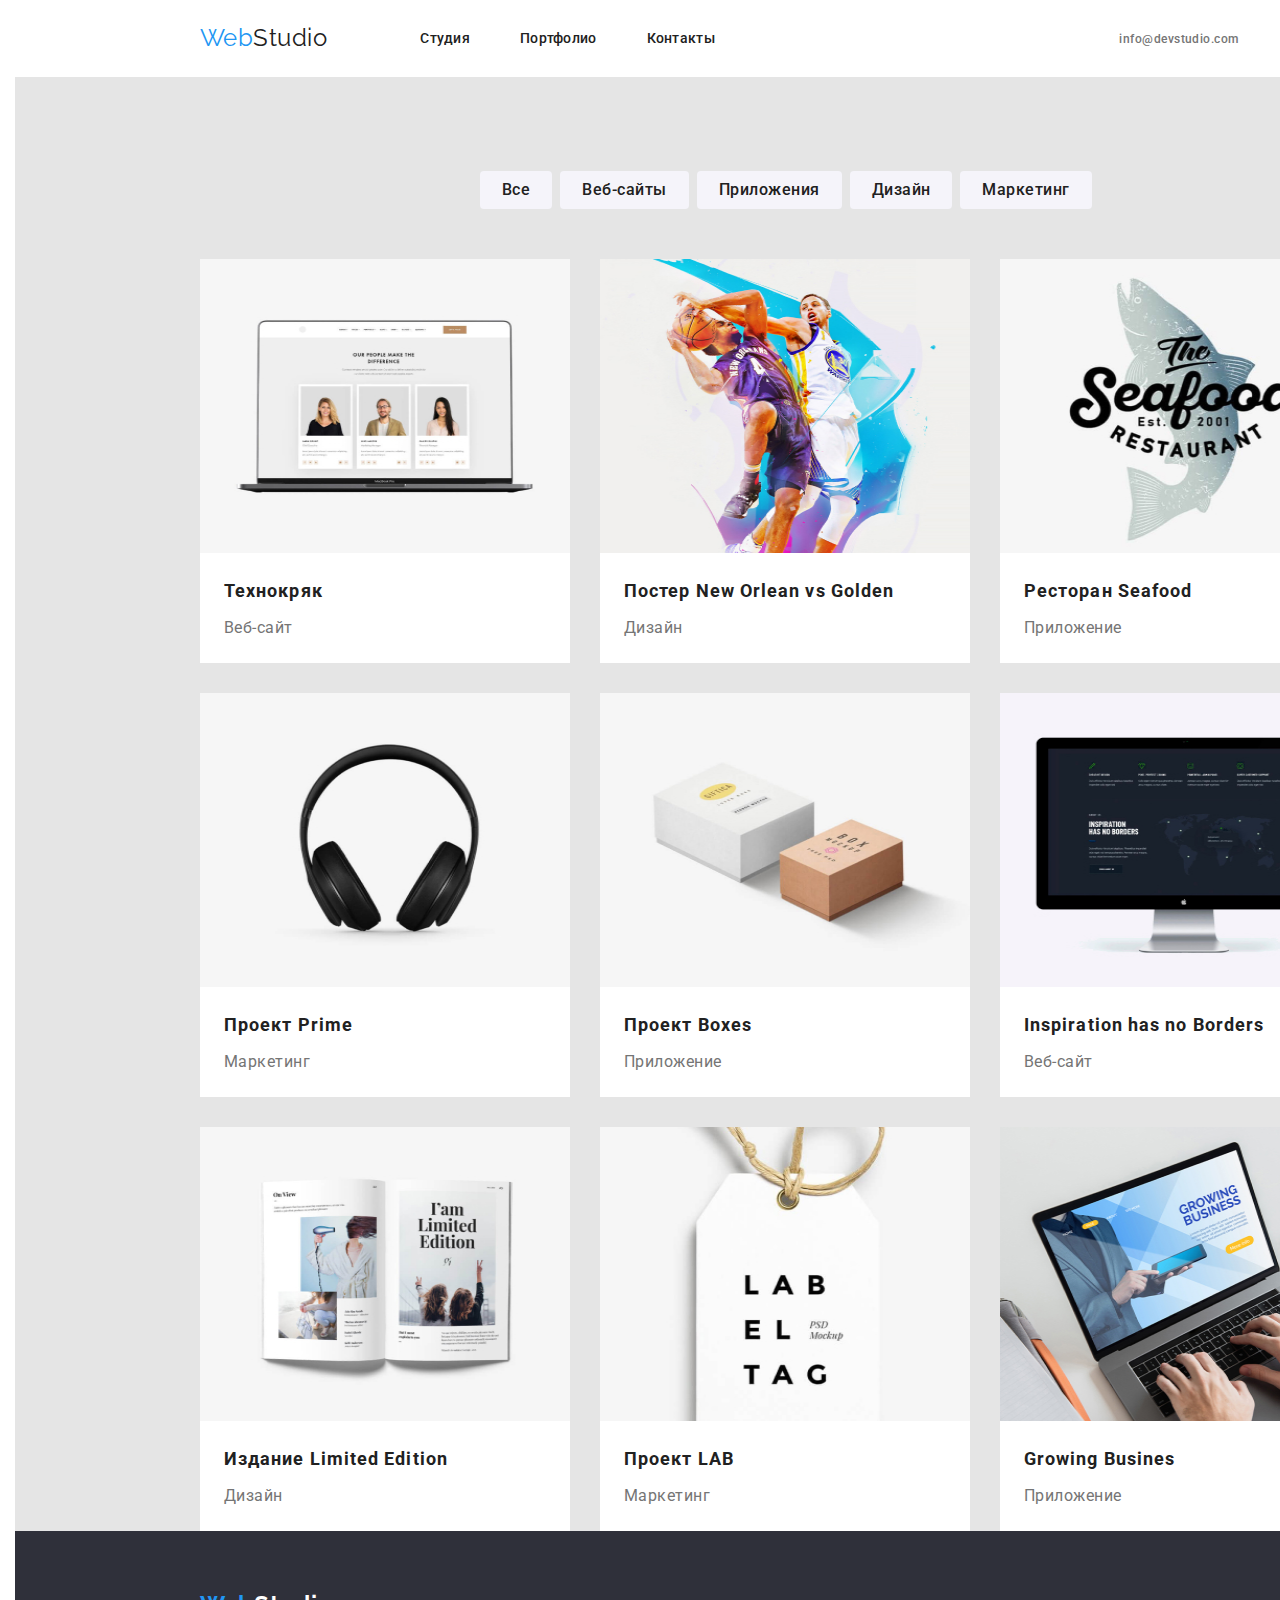
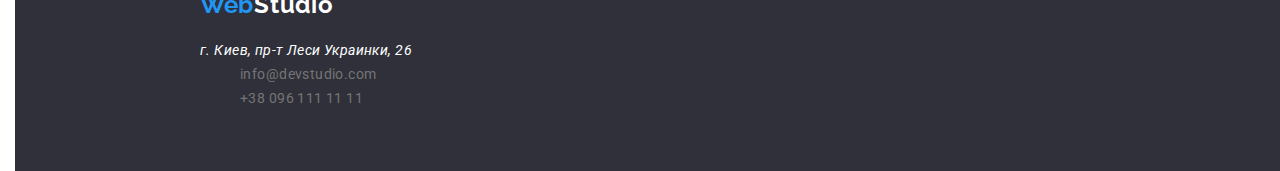
==== porfolio.html @ a29e3231 "Add files via upload" ====
<!DOCTYPE html>
<html lang="ru">
<head>
    <meta charset="UTF-8">
    <meta name="viewport" content="width=device-width, initial-scale=1.0">
    <title>Portfolio</title>
    <link rel="stylesheet" href="./css/normalize.css">
    <link href="https://fonts.googleapis.com/css2?family=Raleway:wght@700&family=Roboto:wght@400;500;700&display=swap" rel="stylesheet">
    <link rel="stylesheet" href="./css/styles.css">
</head>
<body>
    <!--header-->
    <header class="header">
        <div class="container-header">
        <nav class="container-header-nav">
            <a lang="en" href="./index.html" class="logoweb"><span lang="en" class="logoweb-color">Web</span>Studio</a>
         <ul class="link-nav">
           <li>
             <a href="./index.html" class="link">Студия</a>  
           </li> 
           <li>
             <a href="./porfolio.html" class="link">Портфолио</a>  
          </li>
          <li>
             <a href="" class="link">Контакты</a>  
          </li> 
         </ul>  
        </nav> 
        <ul class="contact-nav">
            <li>
                 <a class="contact" href="mailto:info@devstudio.com">info@devstudio.com</a>
            </li>
            <li>
                 <a class="contact" href="tel:+380961111111">+38 096 111 11 11</a>
            </li>
        </ul>
    </div>
    </header>
    <!--hero-->
     <main>
         <section class="section-hero-portfolio">
             <div class="hero-conteiner">
                <h1 class="visually-hidden" lang="en">Portfolio</h1>
                <ul class="none button-portfolio-ul">
                    <li class="button-portfolio-li">
                    <a href="" class="button-portfolio">Все</a>
                    </li>
                    <li class="button-portfolio-li">
                    <a href="" class="button-portfolio">Веб-сайты</a>
                    </li>
                    <li class="button-portfolio-li">
                    <a href="" class="button-portfolio">Приложения</a>
                    </li>
                    <li class="button-portfolio-li">
                    <a href="" class="button-portfolio">Дизайн</a>
                    </li>
                    <li class="button-portfolio-li">
                    <a href="" class="button-portfolio">Маркетинг</a>
                    </li>
                </ul>
             </div>
         </section>
<!--section 2-->
         <section class="section-2-port">
             <div class="section-2-container">
          <ul class="none porfolio-ul">
            <li class="li-portfolio">
                <a href="" class="link-portfolio" target="_blank">
                    <img src="./portfolio-images/texnokryak.jpg" alt="технокряк" width="370" height="294">
                    <div class="photo-comment-port">
                    <h2 class="header-two">Технокряк</h2>
                    <p class="type">Веб-сайт</p>
                    </div>
                </a>
             </li>
             <li class="li-portfolio">
                <a href="" class="link-portfolio" target="_blank">
                    <img src="./portfolio-images/poster.jpg" alt="постер нью орлеан" width="370" height="294">
                    <div class="photo-comment-port">
                    <h2 class="header-two">Постер New Orlean vs Golden</h2>
                    <p class="type">Дизайн</p>
                    </div>
                </a>
             </li>             
                <li class="li-portfolio">
                    <a href="" class="link-portfolio" target="_blank">
                        <img src="./portfolio-images/restaran.jpg" alt="ресторан морепродуктов" width="370" height="294">
                        <div class="photo-comment-port">
                        <h2 class="header-two">Ресторан Seafood</h2>
                        <p class="type">Приложение</p>
                        </div>
                    </a>
                </li>
                <li class="li-portfolio">
                    <a href="" class="link-portfolio" target="_blank">
                        <img src="./portfolio-images/proect.jpg" alt="проект прайм" width="370" height="294">
                        <div class="photo-comment-port">
                        <h2 class="header-two">Проект Prime</h2>
                        <p class="type">Маркетинг</p>
                        </div>
                    </a>
                </li>
                <li class="li-portfolio">
                    <a href="" class="link-portfolio" target="_blank">
                        <img src="./portfolio-images/boxes.jpg" alt="проект боксес" width="370" height="294">
                        <div class="photo-comment-port">
                        <h2 class="header-two">Проект Boxes</h2>
                        <p class="type">Приложение</p>
                        </div>
                    </a>
                </li>
                <li class="li-portfolio">
                    <a href="" class="link-portfolio" target="_blank">
                        <img src="./portfolio-images/monitor.jpg" alt="вдохновение не имеет границ" width="370" height="294">
                        <div class="photo-comment-port">
                        <h2 class="header-two">Inspiration has no Borders</h2>
                        <p class="type">Веб-сайт</p>
                        </div>
                    </a>
                </li>  
                <li class="li-portfolio">
                 <a href="" class="link-portfolio" target="_blank">
                    <img src="./portfolio-images/izdanie.jpg" alt="издание ограниченый тираж" width="370" height="294">
                    <div class="photo-comment-port">
                    <h2 class="header-two">Издание Limited Edition</h2>
                    <p class="type">Дизайн</p>
                    </div>
                </a>
               </li>
             <li class="li-portfolio">
                <a href="" class="link-portfolio" target="_blank">
                    <img src="./portfolio-images/lab.jpg" alt="проект лаб" width="370" height="294">
                    <div class="photo-comment-port">
                    <h2 class="header-two">Проект LAB</h2>
                    <p class="type">Маркетинг</p>
                    </div>
                </a>
             </li>
              <li class="li-portfolio">
                <a href="" class="link-portfolio" target="_blank">
                    <img src="./portfolio-images/notic.jpg" alt="растущий бизнес" width="370" height="294">
                    <div class="photo-comment-port">
                    <h2 class="header-two">Growing Busines</h2>
                    <p class="type">Приложение</p>
                    </div>
                </a>
               </li>
             </ul>
             </div> 
             </section>
     </main>
<!--footer-->
<footer class="footer">
    <section class="footer-section">
        <h2 class="logo-footer-h2"><a href="./index.html" class="logoweb-footer"><span class="logoweb-color">Web</span>Studio</a></h2>
        <address class="adress-footer">
          <a class="address" href="https://goo.gl/maps/b1sm8KnPufPkhiFv6" target="_blank">г. Киев, пр-т Леси Украинки, 26</a>
        </address>
        <ul class="none">
            <li>
                 <a href="mailto:info@devstudio.com" class="contact-footer">info@devstudio.com</a>
            </li>
            <li>
                 <a href="tel:+380961111111" class="contact-footer">+38 096 111 11 11</a>
            </li>
        </ul>
    </section>
</footer>
</body>
</html>
---- css/styles.css ----
html {
    box-sizing: border-box;
}

*,
*::before,
*::after {
    box-sizing: inherit;
  
}


img {
    display: block;
}

:root {
    --text-color:#212121;
    --link-hover-color:#2196F3;
    --esle-color: #757575;
    --white-color: #ffffff;
    --backcolor:#E5E5E5;
    --backcolor-our-team:#F5F4FA;
    --footer-color:#2F303A;
    --font-family-roboto: Roboto, sans-serif;
    --font-family-railway: Raleway, cursive;
    }


body {
    width: 1600px;
    padding-left: 15px;
    padding-right: 15px;
    background-color: var(--white-color);
    color: var(--text-color);
    font-family: var(--font-family-roboto);
    letter-spacing: 0.03em;
    text-decoration: none;
}
button {
    font-family: inherit;
    text-decoration: none;
    
}

.none {
    margin-top: 0;
    margin-bottom: 0;
    margin-left: 0;
    list-style: none;
}

.visually-hidden {
    position: absolute !important;
    clip: rect(1px 1px 1px 1px); /* IE6, IE7 */
    clip: rect(1px, 1px, 1px, 1px);
    padding:0 !important;
}

/* ===header=== */
.header {
    background-color: var(--white-color);
} 
  
.container-header {
    display: flex; 
    width: 1200px;
    margin-left: auto;
    margin-right: auto;
    }

.container-header-nav{
    display: flex;
    align-items: center;
}

.link-nav {
    list-style: none;
    display: flex;
    margin-top: 0;
    margin-bottom: 0;
    margin-left: 0;
    padding-left: 0;
    align-items: center;
    text-decoration: none;
}

.link-nav li {
    margin-right: 50px;
}

.link-nav li:last-child {
    margin-right:0;
}
.logoweb {
    padding-top: 24px;
    padding-bottom: 25px;
    padding-left: 0;
    margin-left: 0;
    margin-right: 93px;
    color: var(--text-color);
    font-family: var(--font-family-railway);
    font-size: 24px;
    line-height: 1.17;
    text-decoration: none;
}

.logoweb-color {
    color: var(--link-hover-color);
}

.nav {
    display: flex;
    margin-top: 0;
    margin-bottom: 0;
    margin-left: 0;  
    padding-left: 0;
    align-items: center;
 
}

.link {
    color:var(--text-color);
    font-weight: 500;
    font-size: 14px;
    line-height: 1.14;
    letter-spacing: 0.02em;
    text-decoration: none;
}
.link:hover ,
.link:focus {
    color:var(--link-hover-color);
}
.contact-nav {
    list-style: none;
    display: flex;
    margin-top: 0;
    margin-bottom: 0;
    margin-left: auto;
    padding-left: 0;
    align-items: center;
    
}

.contact-nav li {
    margin-right: 50px;
}

.contact-nav li:last-child {
    margin-right:0;
}

.contact {
    display: block;
    color: var(--esle-color);
    font-weight: 500;
    font-size: 12px;
    line-height: 1.17;
    text-decoration: none;   
    
    
}
.contact:hover ,
.contact:focus {
  color:var(--link-hover-color)
}

/* --------------------------- header's happy end ------------------------------------- */

/* STUDIO */

/* ====HERO==== */


.section-hero {
    background-color: black;
    height: 600px;
}

.first-section {
    width: 1200px;
    margin-left: auto;
    margin-right: auto;
}

.business-h-one {
    padding-top: 280px;
    margin-top: 0;
    font-weight: 700;
    font-size: 26px;
    line-height: 1.62;
    text-align: center;
    letter-spacing: 0.06em;
}
.studio-button {
    display: inline-block;
    border-radius: 4px;
    padding: 10px 32px;
    border: none;
    color: var(--white-color);
    background-color: var(--link-hover-color);
    font-weight: 700;
    font-size: 16px;
    line-height: 1.9;
    display: flex;
    margin-left: auto;
    margin-right: auto;
    letter-spacing: 0.06em;
  }
/* ---------------------------hero happy end------------------------------------- */

/* ====== section skills ====== */

.skills {
    margin-top: 0;
    margin-bottom: 0;
    padding-bottom: 94px;
    background-color: var(--backcolor);
}

.skills-conteiner{
    width: 1200px;
    margin-left: auto;
    margin-right: auto;
}

.business-li {
    display: flex;
    padding-top: 94px;
    margin-top: 0;
}

.business-li-item {
    margin-right: 30px;
    width: 270px;
    height: 101;
}

.business-header {
    color: var(--text-color);
    margin-top: 0;
    margin-bottom: 10px;
    font-weight: 700;
    font-size: 14px;
    line-height: 1.14;
    letter-spacing: 0.03em;
}

.business-comment {
    color: var(--esle-color);
    margin-top: 0;
    margin-bottom: 0;
    font-size: 14px;
    line-height: 24px;
    letter-spacing: 0.03em;
}

/* --------------------------- skills happy end ------------------------------------- */


/* -----------section What we do------------*/

.what-we-do-section {
    margin-top: 0;
    margin-bottom: 0;
    padding-bottom: 94px;
    background-color: var(--backcolor);
}

.what-we-do-conteiner {
    width: 1200px;
    margin-left: auto;
    margin-right: auto;
}

.what-we-do {
    text-align: center;
    margin-top: 0;
    margin-bottom: 50px;
}

.what-we-do-ul {
    display: flex;
    padding-left: 0;
 }

 .what-we-do-picture-picture {
    margin-right: 30px;
}

/* --------------------------- skills happy end ------------------------------------- */

/*-------------- section our team -------------- */

.our-team-section {
    margin-left: 0;
    margin-top: 0;
    margin-bottom: 0;
    padding-left: 0;
    padding-bottom: 94px;
    background: var(--backcolor-our-team);
}

.our-team-conteiner {
    width: 1200px;
    margin-left: auto;
    margin-right: auto;
}

.header-h-three {
    padding-top: 94px;
    font-weight: 700;
    font-size: 28px;
    line-height: 1.18;
    text-align: center;
    letter-spacing: 0.03em;
    margin-top: 0;
    margin-bottom: 50px
}

.our-team-ul {
    display: flex;
    padding: 0;
}

.our-team-ul li:last-child {
    margin-right:0;
}
.our-team {
    margin-top: 0;
    margin-bottom: 0;
    margin-left: 0;
    margin-right: 30px;
    list-style: none;
}

.team-photo-comment {
    width: 270px;
    height: 108px;
    background-color: #fff;
    text-align: center;
}

.team-name {
    font-weight: 500;
    font-size: 16px;
    line-height: 1.19;
    letter-spacing: 0.03em;
    margin-top: 0;
    margin-bottom: 10px;
    padding-top: 30px;
}

.profession {
    color: var(--esle-color);
    font-size: 16px;
    line-height: 1.19;
    letter-spacing: 0.03em;
    margin-top: 0;
    margin-bottom: 0;
    padding-bottom: 30px;
}


/* --------------------------- section our team happy end------------------------------------- */



/* ------------ footer ------------ */

.footer {    
    background-color: var(--footer-color);
   }

   .footer-section {
    width: 1200px;
    margin-left: auto;
    margin-right: auto;
    margin-left: auto;
    margin-right: auto;
    padding-bottom: 60px;
}

.logo-footer-h2 {
    margin-top: 0;
    margin-bottom: 0;
}

.logoweb-footer {
    display: inline-block;
    padding-top: 60px; 
    margin-bottom: 20px;
    color: var(--white-color);
    font-family: var(--font-family-railway);
    font-weight: 700;
    font-size: 24px;
    line-height: 1.17;
    letter-spacing: 0.03em;
    text-decoration: none;    
}

.footer-logo {
    padding-left: 0;
}

.address {
    color: var(--white-color);
    font-size: 14px;
    line-height: 1.7;
    letter-spacing: 0.03em;
    text-decoration: none;
    margin-top: 0;
    margin-bottom: 9px;
}

.contact-footer {
    font-size: 14px;
    line-height: 1.7;
    letter-spacing: 0.03em;
    color:var(--esle-color);
    text-decoration: none;
}
/* ---------------------------footer happy end------------------------------------- */

/* ============ PORTFOLIO ============ */


.hero-conteiner {
    width: 1200px;
    margin-left: auto;
    margin-right: auto;
}
/* section hero */

.section-hero-portfolio{
    background-color: var(--backcolor);
}

.button-portfolio-ul {
    display: block;
    display: flex;
    padding-left: 0;
    padding-top: 94px;
    padding-bottom: 50px;
    margin-left: 280px;
}

.button-portfolio-li {
    margin-right: 8px;
}

.button-portfolio-ul:last-child {
    margin-right: 0;
}

.button-portfolio {
    display: inline-block;
    text-decoration: none;
    font-weight: 500;
    font-size: 16px;
    line-height: 26px;
    padding: 6px 22px;
    background: #F5F4FA;
    border-radius: 4px;
    color: var(--text-color);
    background-color:var(--backcolor-our-team);   
}

.button-portfolio:hover ,
.button-portfolio:focus {
    background-color: var(--link-hover-color);
    color: var(--white-color);
}
/* ------------hero happy end---------------- */
/* ---------section 2---------- */

.section-2-port  {
    background-color: var(--backcolor);
    
}

.section-2-container {
    width: 1200px;
    margin-left: auto;
    margin-right: auto;
}

.porfolio-ul {
    padding-left: 0px;
    display: flex;
    flex-wrap: wrap;
}


.li-portfolio {
    width: 370px;
    height: 404px;
    margin-right: 30px;
    margin-bottom: 30px;
}

.li-portfolio:nth-child(3n) {
    margin-right: 0;
}

.li-portfolio:nth-last-child(-n+3) {
    margin-bottom: 0;
}

.link-portfolio {
    text-decoration: none;
}

.photo-comment-port {
    width: 370px;
    height: 110px;
    background-color: #fff;
    padding-left: 24px;
}

.header-two {
    color: var(--text-color);
    font-weight: 700;
    font-size: 18px;
    line-height: 2;
    letter-spacing: 0.06em;
    margin-top: 0;
    margin-bottom: 4px;
    padding-top: 20px
}

.type {
    color: var(--esle-color);
    font-size: 16px;
    line-height: 1.9;
    letter-spacing: 0.03em;
    margin-bottom: 0;
    padding-bottom: 20px;
    margin-top: 0;
}
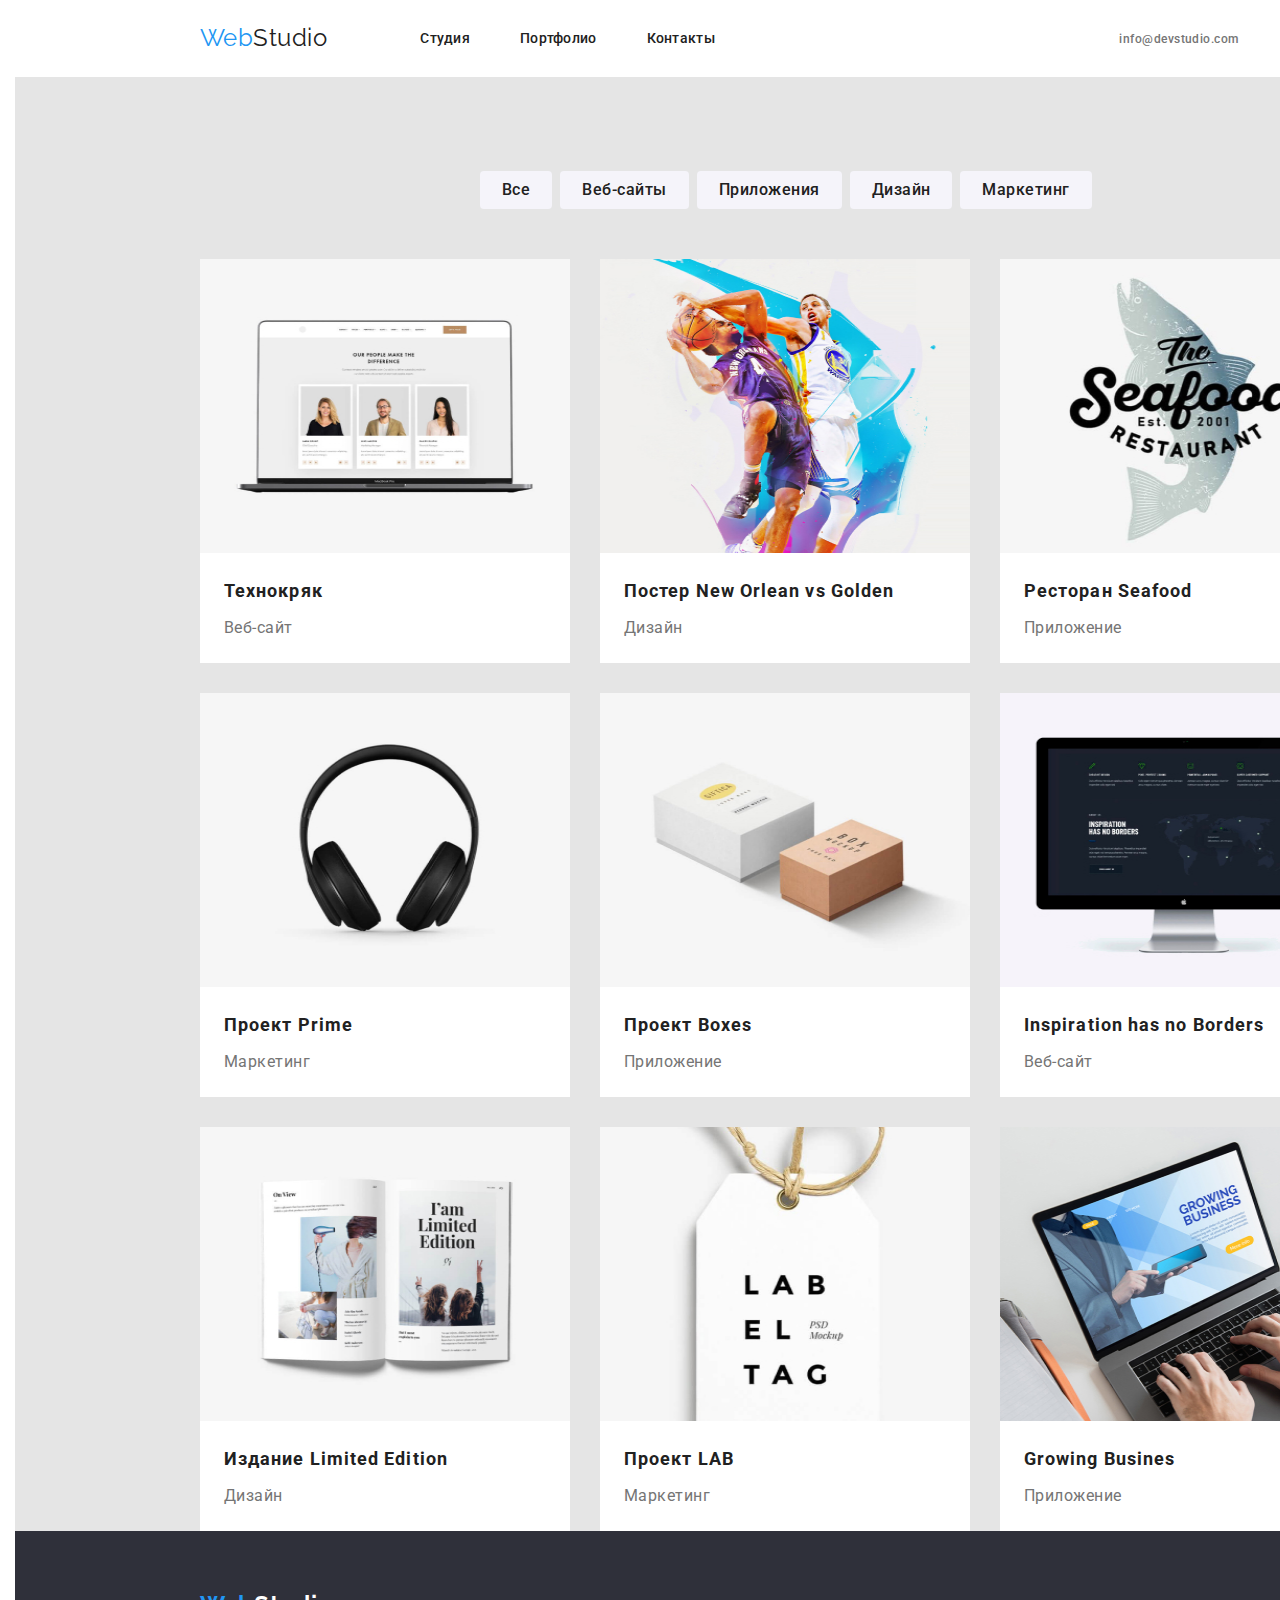
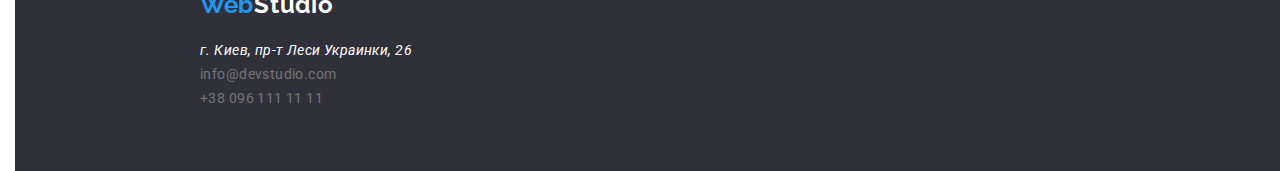
==== commit dbd41f1d: "Add files via upload" ====
--- a/porfolio.html
+++ b/porfolio.html
@@ -156,7 +156,7 @@
         <address class="adress-footer">
           <a class="address" href="https://goo.gl/maps/b1sm8KnPufPkhiFv6" target="_blank">г. Киев, пр-т Леси Украинки, 26</a>
         </address>
-        <ul class="none">
+        <ul class="none footer-logo">
             <li>
                  <a href="mailto:info@devstudio.com" class="contact-footer">info@devstudio.com</a>
             </li>
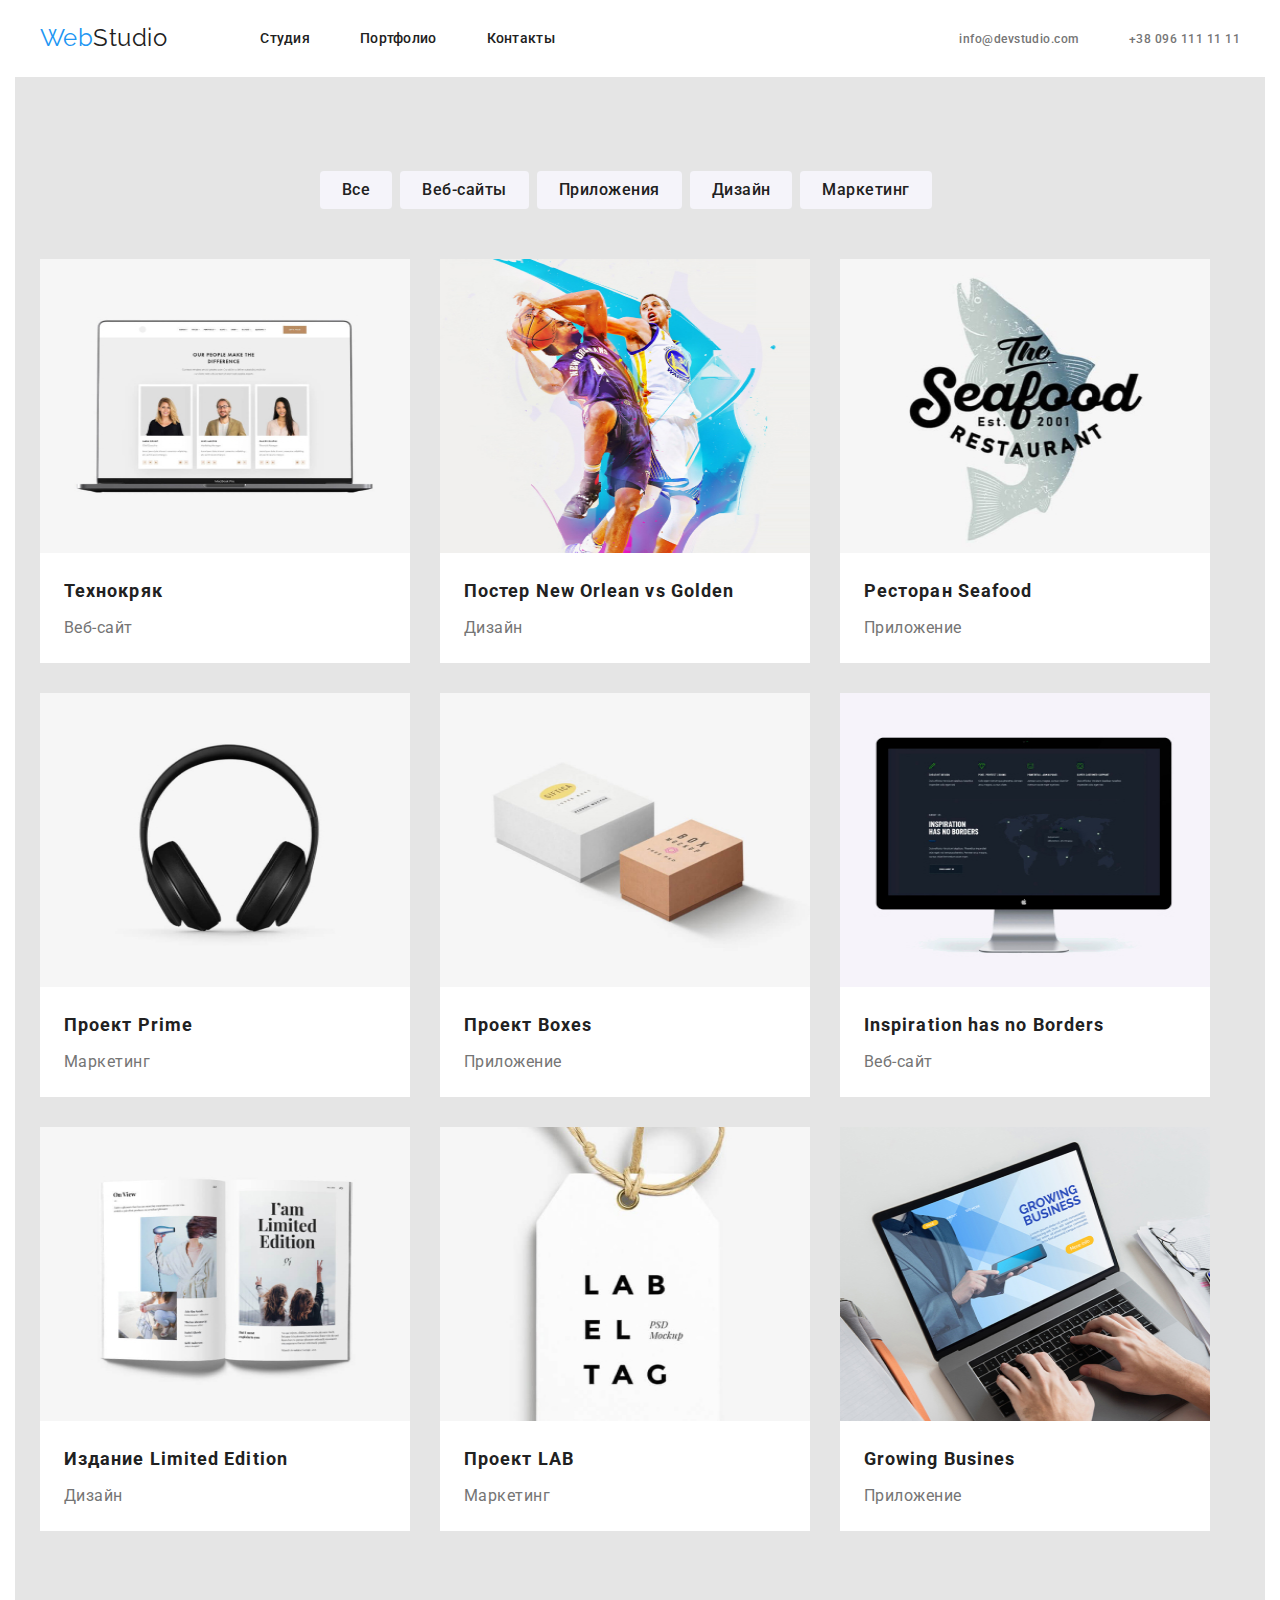
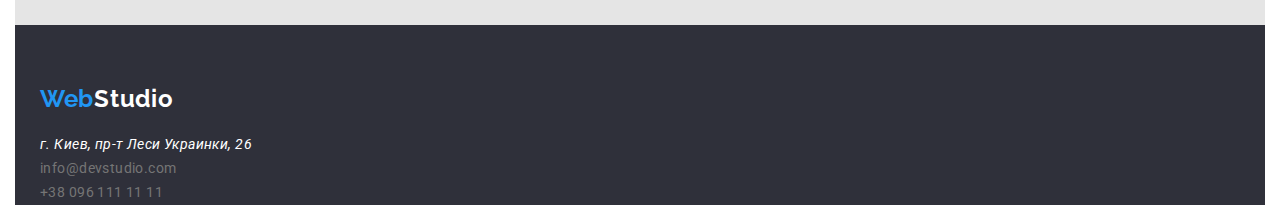
==== commit 03f5b082: "Add files via upload" ====
--- a/porfolio.html
+++ b/porfolio.html
@@ -11,7 +11,7 @@
 <body>
     <!--header-->
     <header class="header">
-        <div class="container-header">
+        <div class="container container-header ">
         <nav class="container-header-nav">
             <a lang="en" href="./index.html" class="logoweb"><span lang="en" class="logoweb-color">Web</span>Studio</a>
          <ul class="link-nav">
@@ -39,7 +39,7 @@
     <!--hero-->
      <main>
          <section class="section-hero-portfolio">
-             <div class="hero-conteiner">
+             <div class="container">
                 <h1 class="visually-hidden" lang="en">Portfolio</h1>
                 <ul class="none button-portfolio-ul">
                     <li class="button-portfolio-li">
@@ -62,7 +62,7 @@
          </section>
 <!--section 2-->
          <section class="section-2-port">
-             <div class="section-2-container">
+             <div class="container">
           <ul class="none porfolio-ul">
             <li class="li-portfolio">
                 <a href="" class="link-portfolio" target="_blank">
@@ -151,7 +151,7 @@
      </main>
 <!--footer-->
 <footer class="footer">
-    <section class="footer-section">
+    <section class="container">
         <h2 class="logo-footer-h2"><a href="./index.html" class="logoweb-footer"><span class="logoweb-color">Web</span>Studio</a></h2>
         <address class="adress-footer">
           <a class="address" href="https://goo.gl/maps/b1sm8KnPufPkhiFv6" target="_blank">г. Киев, пр-т Леси Украинки, 26</a>
--- a/css/styles.css
+++ b/css/styles.css
@@ -28,7 +28,7 @@
 
 
 body {
-    width: 1600px;
+    width: 100%;
     padding-left: 15px;
     padding-right: 15px;
     background-color: var(--white-color);
@@ -55,6 +55,12 @@
     clip: rect(1px 1px 1px 1px); /* IE6, IE7 */
     clip: rect(1px, 1px, 1px, 1px);
     padding:0 !important;
+}
+
+.container {
+    width: 1200px;
+    margin-left: auto;
+    margin-right: auto;
 }
 
 /* ===header=== */
@@ -64,9 +70,6 @@
   
 .container-header {
     display: flex; 
-    width: 1200px;
-    margin-left: auto;
-    margin-right: auto;
     }
 
 .container-header-nav{
@@ -177,20 +180,17 @@
     height: 600px;
 }
 
-.first-section {
-    width: 1200px;
-    margin-left: auto;
-    margin-right: auto;
-}
 
 .business-h-one {
     padding-top: 280px;
     margin-top: 0;
+    margin-bottom: 0;
     font-weight: 700;
     font-size: 26px;
     line-height: 1.62;
     text-align: center;
     letter-spacing: 0.06em;
+    color: var(--white-color);
 }
 .studio-button {
     display: inline-block;
@@ -218,11 +218,6 @@
     background-color: var(--backcolor);
 }
 
-.skills-conteiner{
-    width: 1200px;
-    margin-left: auto;
-    margin-right: auto;
-}
 
 .business-li {
     display: flex;
@@ -267,12 +262,6 @@
     background-color: var(--backcolor);
 }
 
-.what-we-do-conteiner {
-    width: 1200px;
-    margin-left: auto;
-    margin-right: auto;
-}
-
 .what-we-do {
     text-align: center;
     margin-top: 0;
@@ -281,13 +270,16 @@
 
 .what-we-do-ul {
     display: flex;
-    padding-left: 0;
+    width: calc(100%/3);
  }
-
+ /* .what-we-do-ul: :last-child {
+
+ } */
  .what-we-do-picture-picture {
     margin-right: 30px;
 }
 
+
 /* --------------------------- skills happy end ------------------------------------- */
 
 /*-------------- section our team -------------- */
@@ -299,12 +291,6 @@
     padding-left: 0;
     padding-bottom: 94px;
     background: var(--backcolor-our-team);
-}
-
-.our-team-conteiner {
-    width: 1200px;
-    margin-left: auto;
-    margin-right: auto;
 }
 
 .header-h-three {
@@ -372,14 +358,6 @@
     background-color: var(--footer-color);
    }
 
-   .footer-section {
-    width: 1200px;
-    margin-left: auto;
-    margin-right: auto;
-    margin-left: auto;
-    margin-right: auto;
-    padding-bottom: 60px;
-}
 
 .logo-footer-h2 {
     margin-top: 0;
@@ -425,11 +403,7 @@
 /* ============ PORTFOLIO ============ */
 
 
-.hero-conteiner {
-    width: 1200px;
-    margin-left: auto;
-    margin-right: auto;
-}
+
 /* section hero */
 
 .section-hero-portfolio{
@@ -479,16 +453,13 @@
     
 }
 
-.section-2-container {
-    width: 1200px;
-    margin-left: auto;
-    margin-right: auto;
-}
+
 
 .porfolio-ul {
     padding-left: 0px;
     display: flex;
     flex-wrap: wrap;
+    padding-bottom: 94px;
 }
 
 
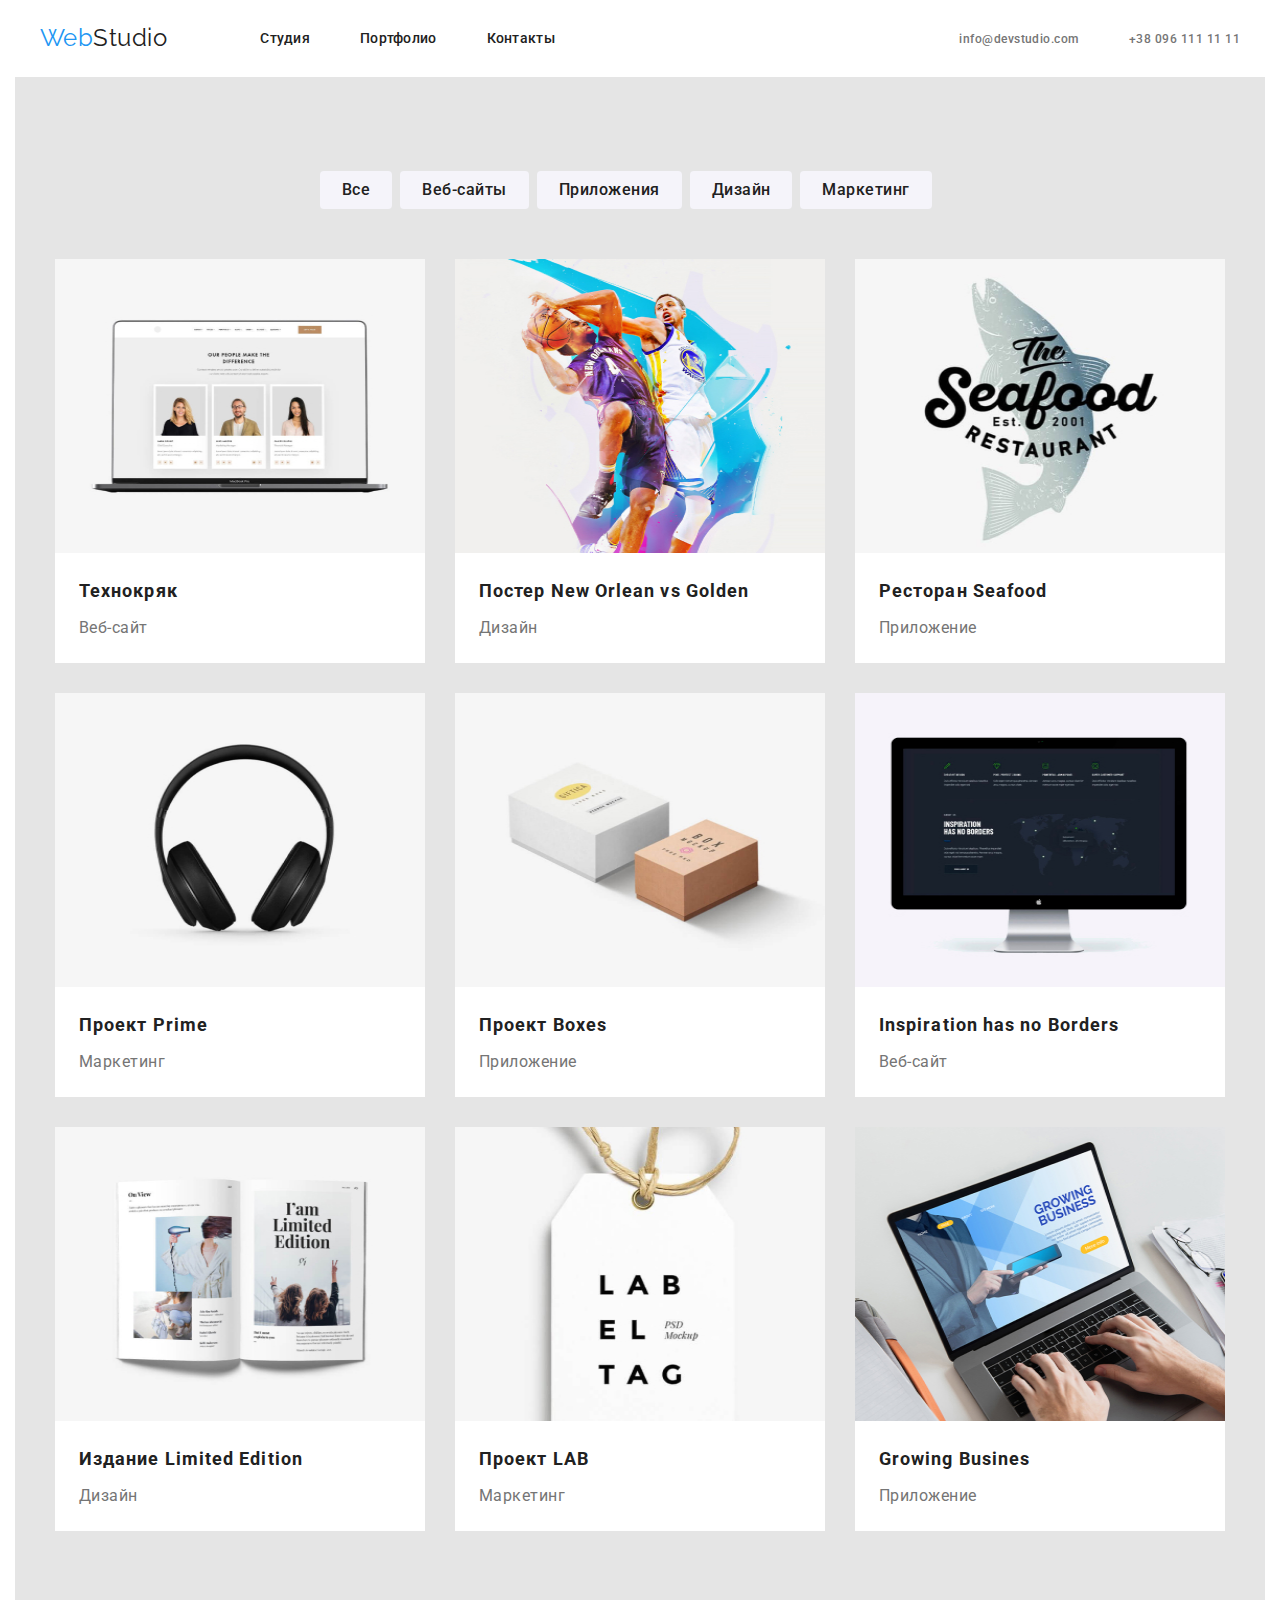
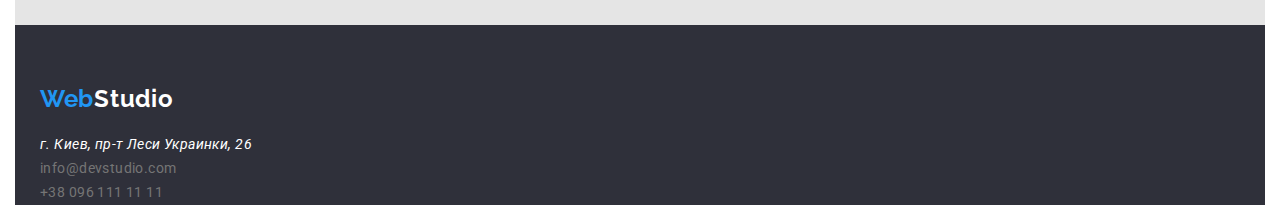
==== commit f020d645: "1" ====
--- a/porfolio.html
+++ b/porfolio.html
@@ -62,7 +62,7 @@
          </section>
 <!--section 2-->
          <section class="section-2-port">
-             <div class="container">
+             <div class="con">
           <ul class="none porfolio-ul">
             <li class="li-portfolio">
                 <a href="" class="link-portfolio" target="_blank">
--- a/css/styles.css
+++ b/css/styles.css
@@ -47,6 +47,7 @@
     margin-top: 0;
     margin-bottom: 0;
     margin-left: 0;
+    margin-right: 0;
     list-style: none;
 }
 
@@ -61,6 +62,7 @@
     width: 1200px;
     margin-left: auto;
     margin-right: auto;
+
 }
 
 /* ===header=== */
@@ -176,15 +178,22 @@
 
 
 .section-hero {
+    min-height: 600px;
     background-color: black;
-    height: 600px;
-}
-
+    min-height: 600px;
+    padding: 50px 0;
+    margin: auto;
+}
+
+.cont-hero {
+    max-width: 726px;
+    padding: 0 15px;
+    margin: auto;
+}
 
 .business-h-one {
-    padding-top: 280px;
-    margin-top: 0;
-    margin-bottom: 0;
+    margin-top: 0;
+    margin-bottom: 30px;
     font-weight: 700;
     font-size: 26px;
     line-height: 1.62;
@@ -231,6 +240,9 @@
     height: 101;
 }
 
+.business-li-item:last-child {
+    margin-right: 0;
+}
 .business-header {
     color: var(--text-color);
     margin-top: 0;
@@ -423,7 +435,7 @@
     margin-right: 8px;
 }
 
-.button-portfolio-ul:last-child {
+.button-portfolio-li:last-child {
     margin-right: 0;
 }
 
@@ -450,13 +462,18 @@
 
 .section-2-port  {
     background-color: var(--backcolor);
-    
-}
-
-
+}
+
+.con {
+    width: 1200px;
+    padding-left: 15px;
+    padding-right: 15px;
+    margin: 0 auto
+}
 
 .porfolio-ul {
-    padding-left: 0px;
+    padding-left: 0;
+    margin-right: 0;
     display: flex;
     flex-wrap: wrap;
     padding-bottom: 94px;
